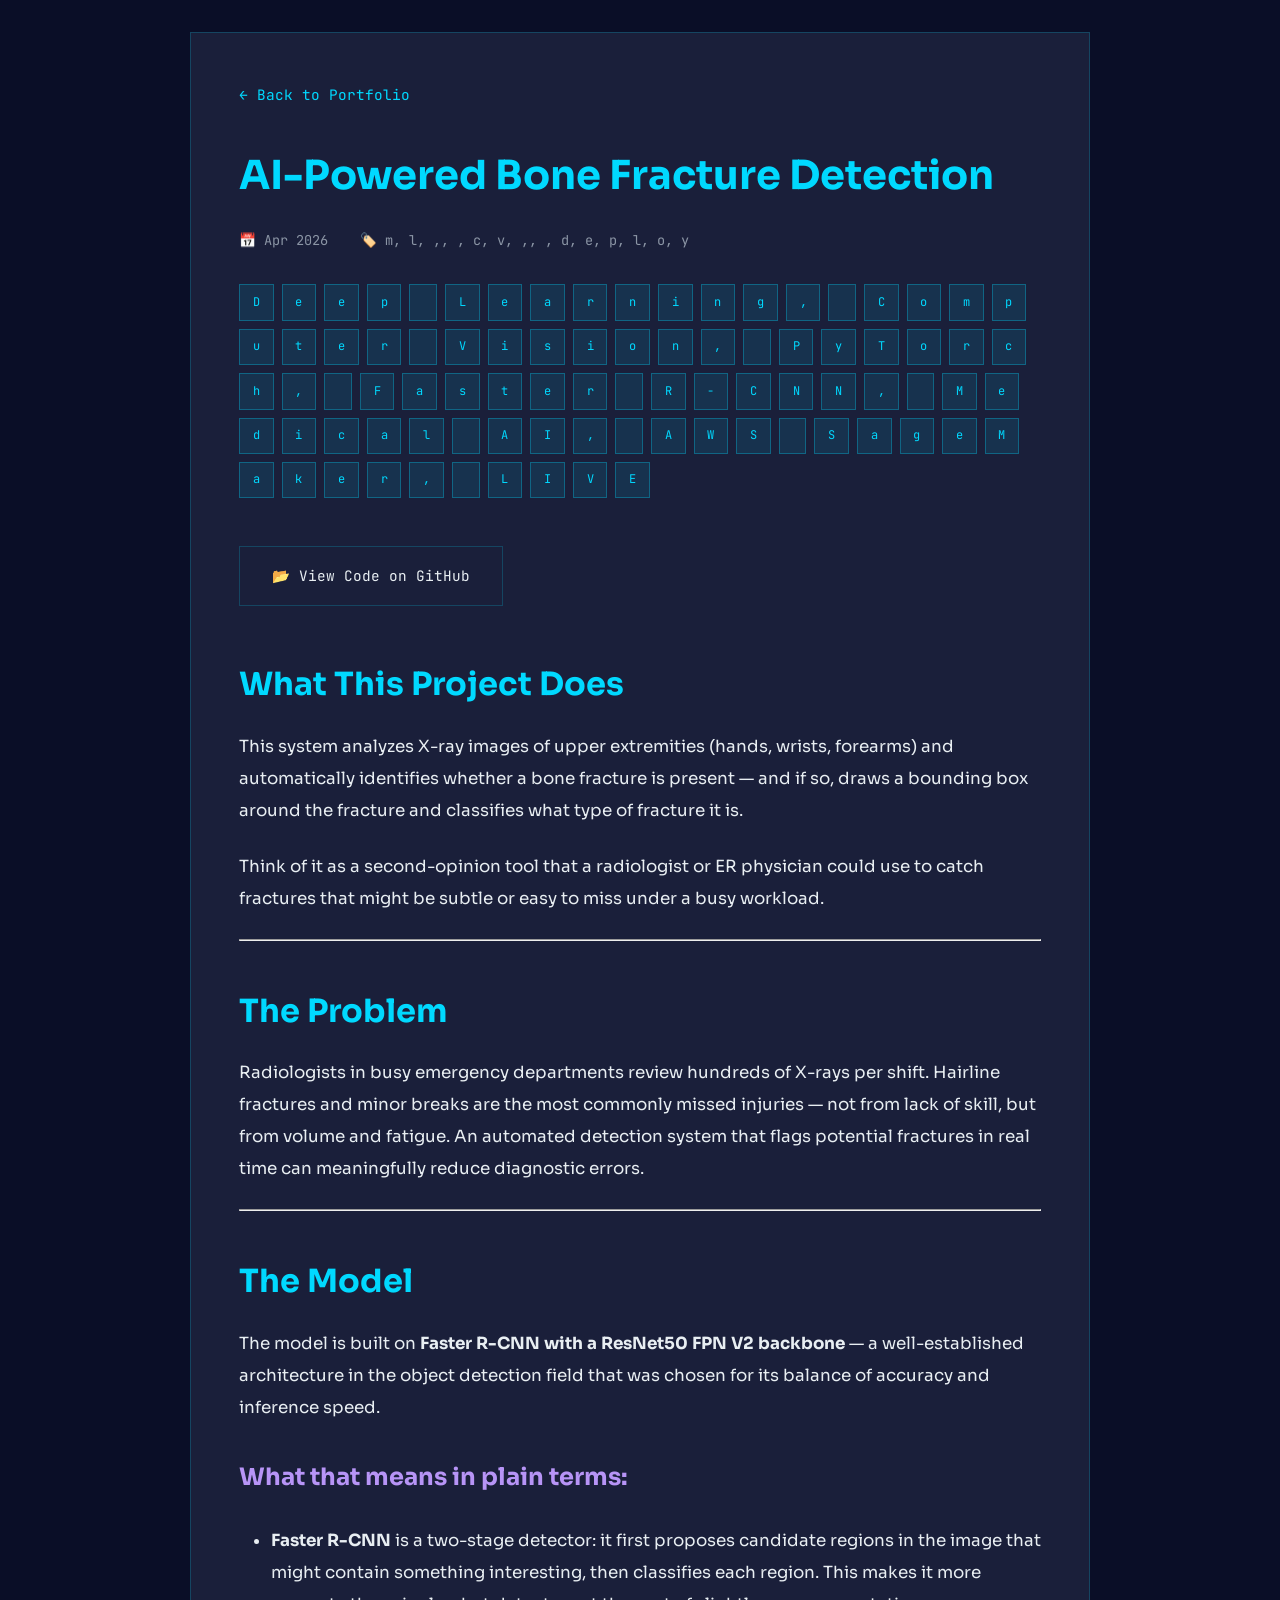
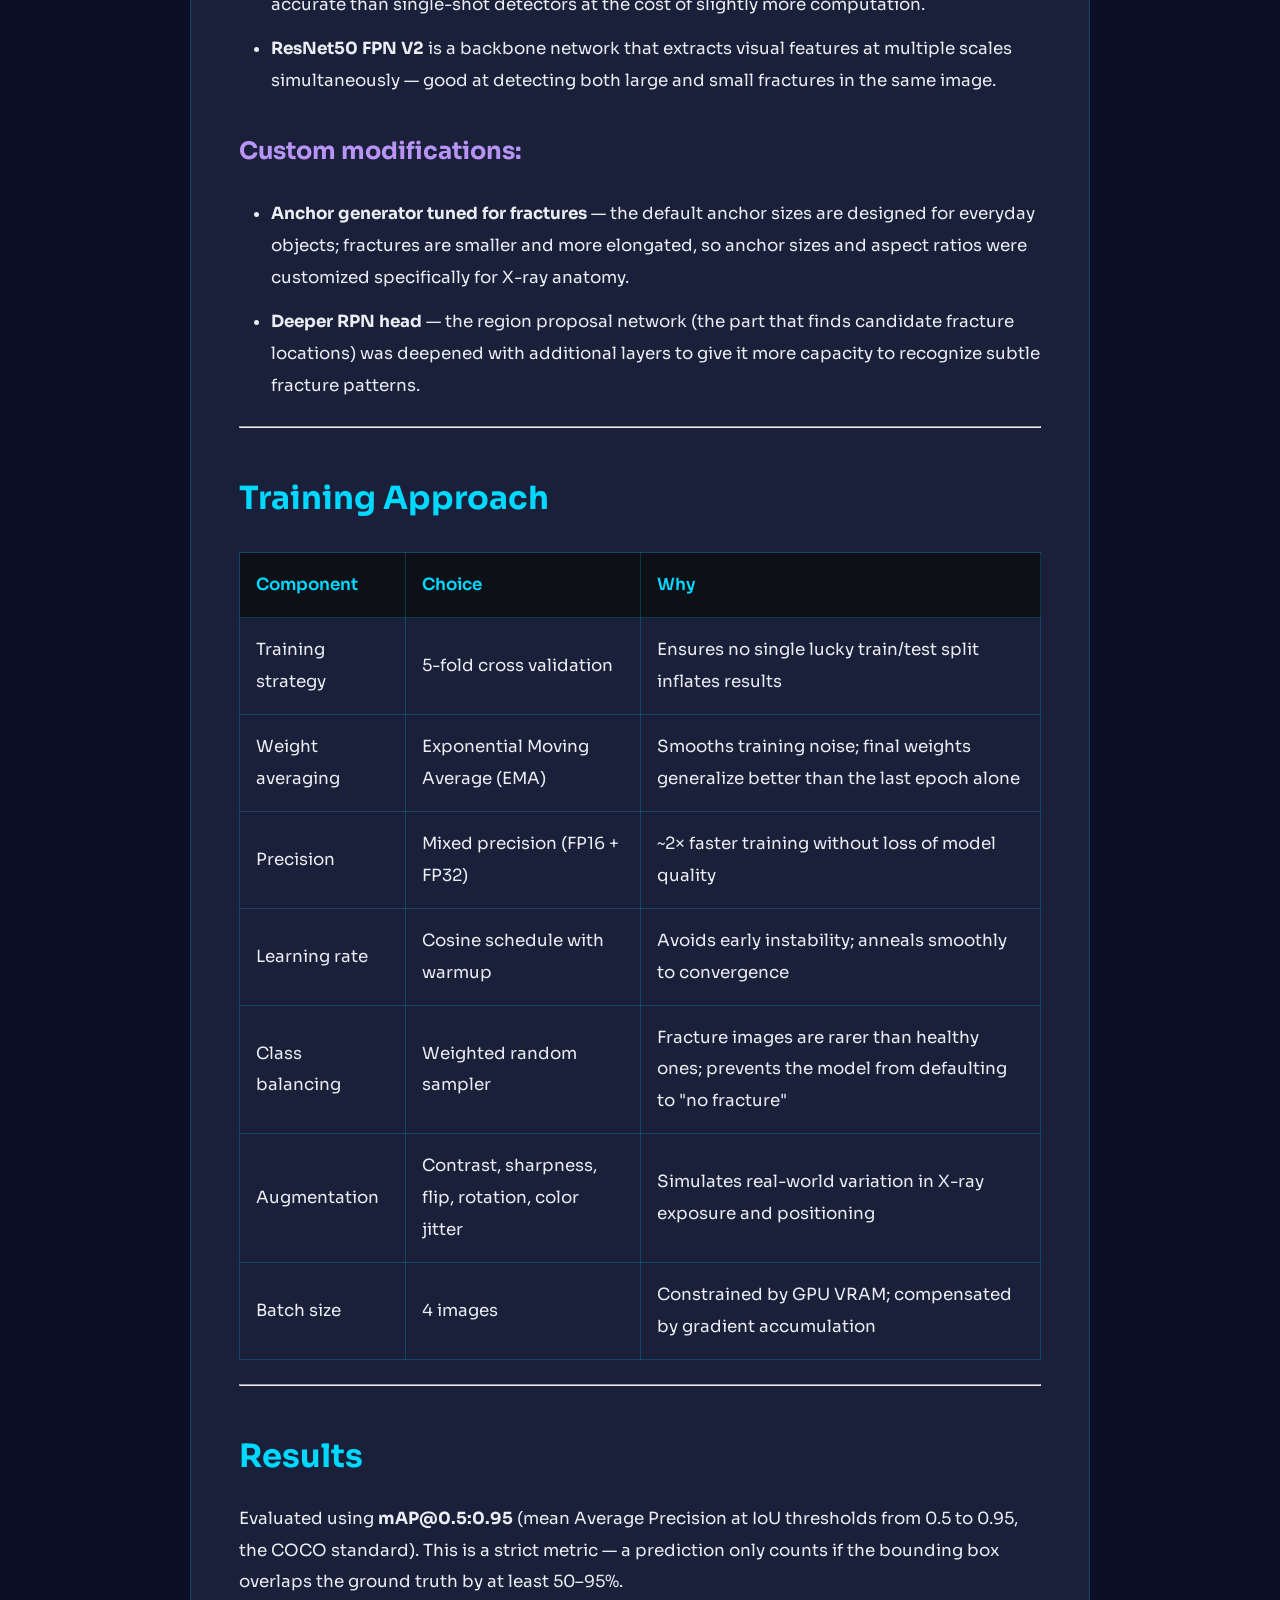
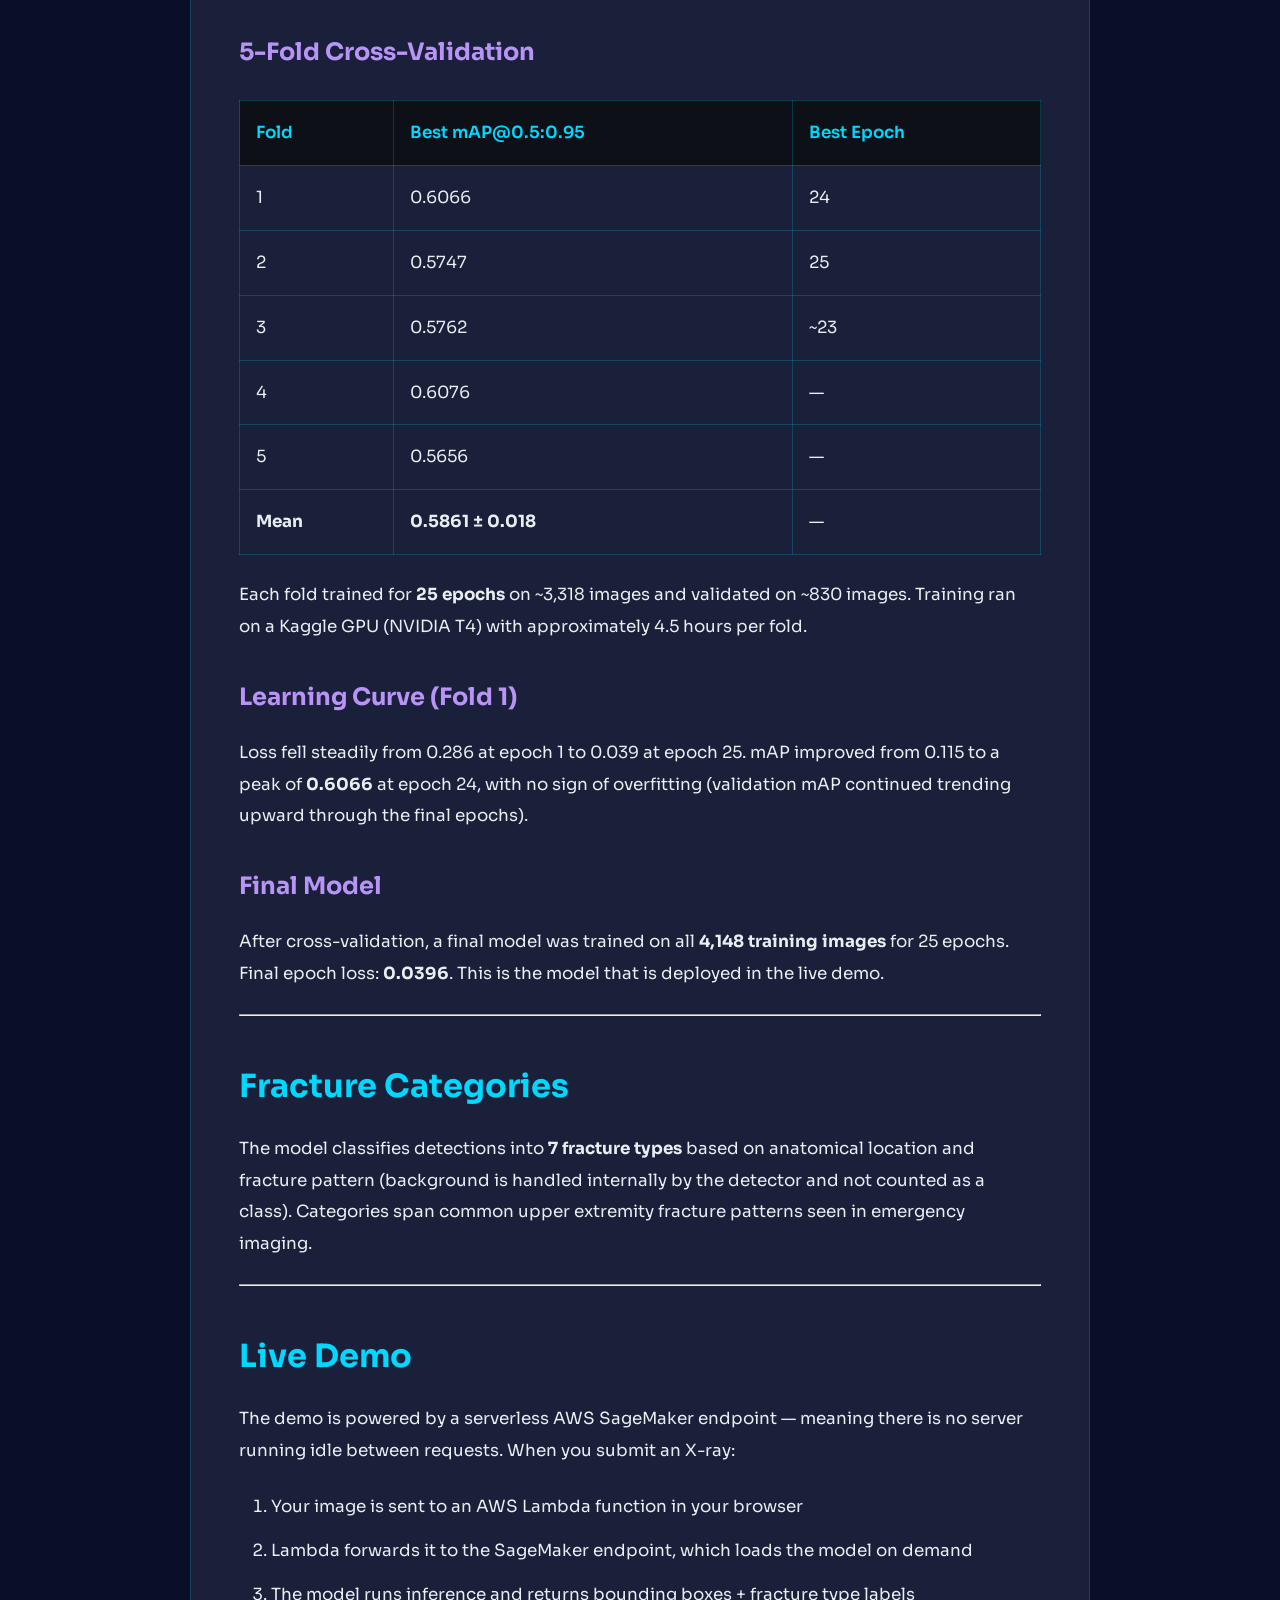
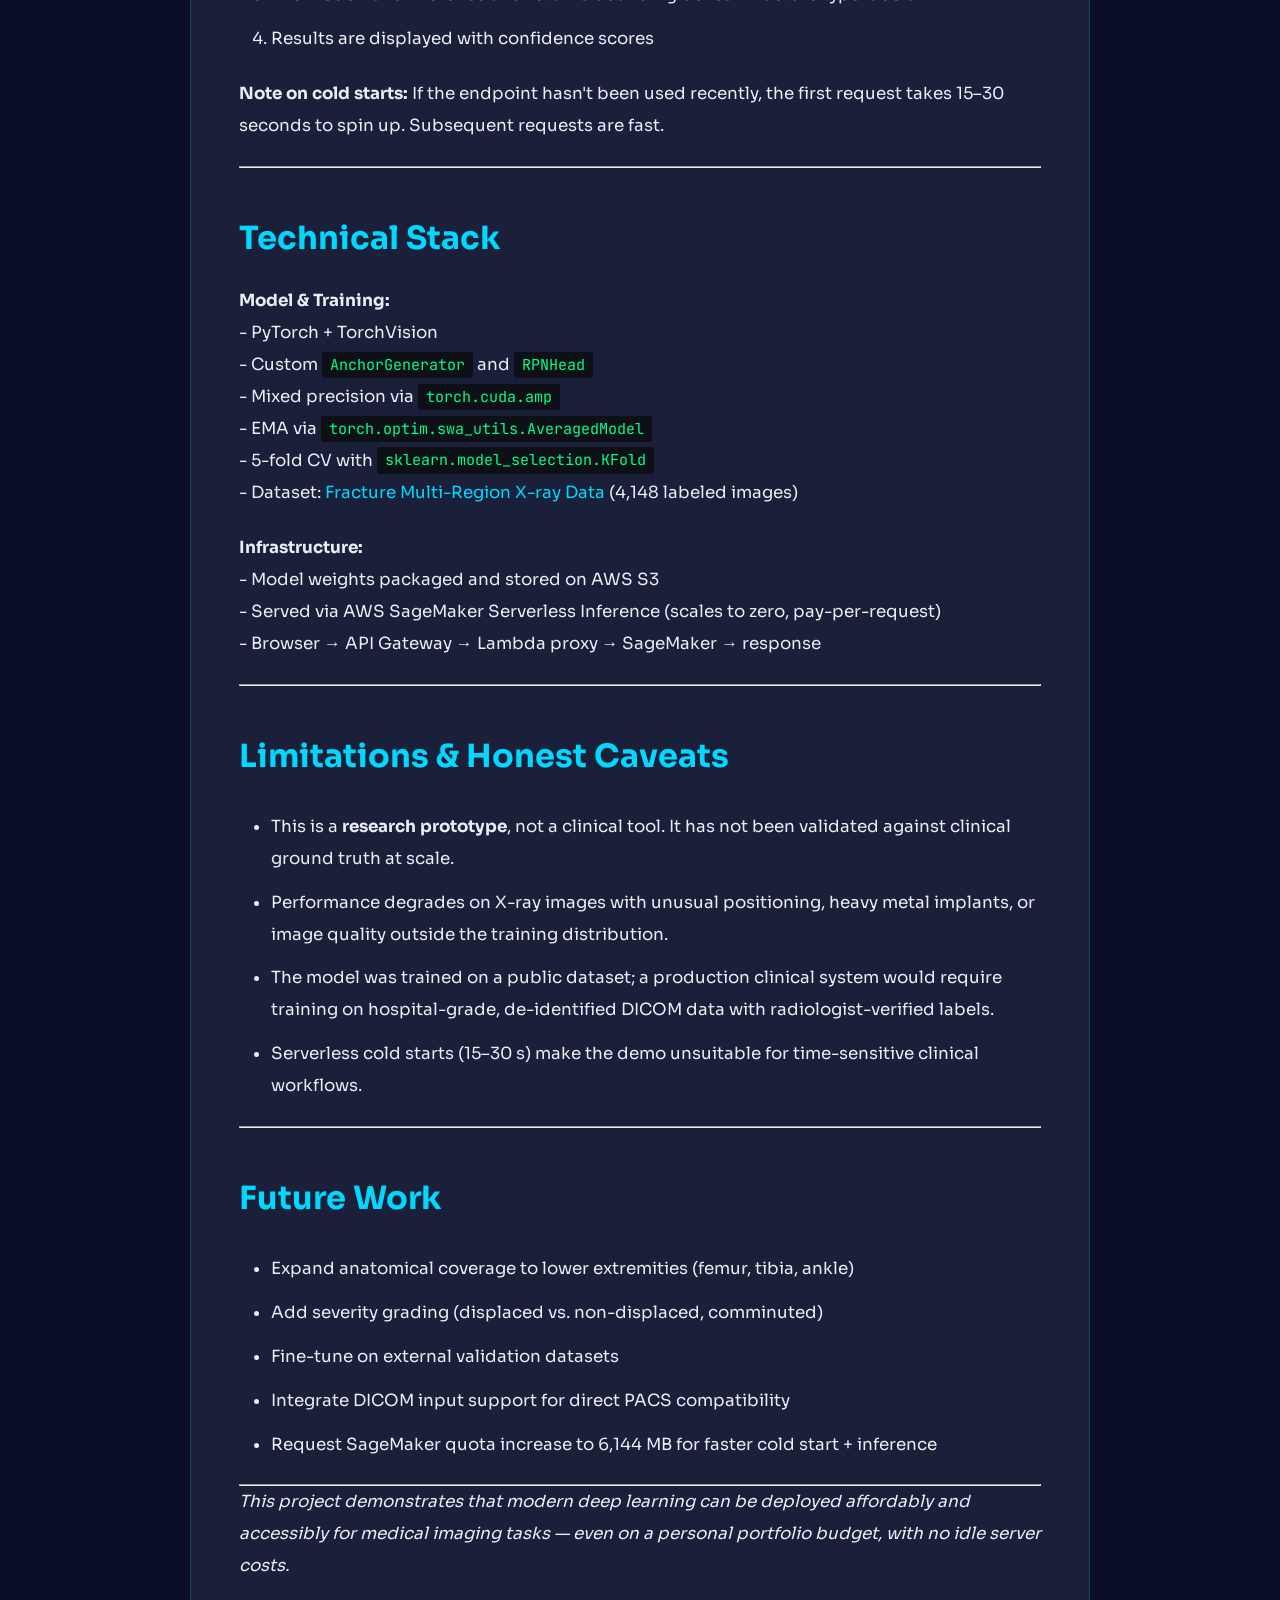
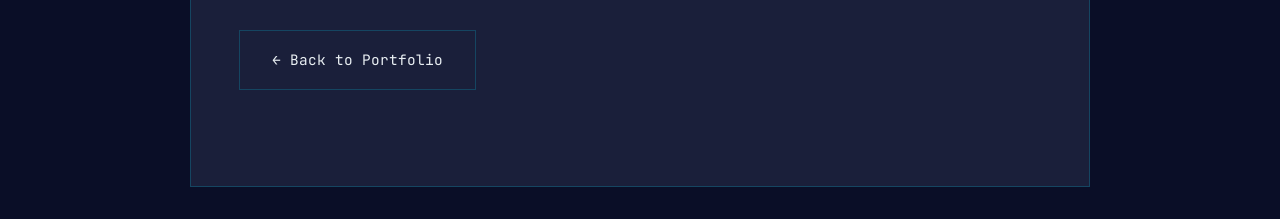
==== website/blog/fracture-detector.html @ a712ed35 "updated and cleaned repository" ====
<!DOCTYPE html>
<html lang="en">
<head>
    <meta charset="UTF-8">
    <meta name="viewport" content="width=device-width, initial-scale=1.0">
    <title>AI-Powered Bone Fracture Detection | ML Portfolio</title>
    <link href="https://fonts.googleapis.com/css2?family=JetBrains+Mono:wght@300;400;600&family=Sora:wght@300;400;600;700&display=swap" rel="stylesheet">
    
    <style>
        :root {
            --primary: #0A0E27;
            --secondary: #1A1F3A;
            --accent: #00D9FF;
            --purple: #B794F6;
            --green: #00FF88;
            --text: #E8EEF2;
            --text-muted: #8B95A5;
            --border: rgba(0, 217, 255, 0.2);
            --code-bg: #0D1117;
        }
        * { margin: 0; padding: 0; box-sizing: border-box; }
        body { font-family: 'Sora', sans-serif; background: var(--primary); color: var(--text); line-height: 1.8; padding: 2rem; }
        .container { max-width: 900px; margin: 0 auto; background: var(--secondary); padding: 3rem; border: 1px solid var(--border); }
        .back-link { display: inline-block; color: var(--accent); text-decoration: none; font-family: 'JetBrains Mono', monospace; font-size: 0.9rem; margin-bottom: 2rem; transition: all 0.3s ease; }
        .back-link:hover { text-shadow: 0 0 10px var(--accent); }
        .back-link::before { content: '← '; }
        h1 { font-size: 2.5rem; margin-bottom: 1rem; color: var(--accent); }
        .meta { display: flex; gap: 2rem; margin-bottom: 2rem; font-family: 'JetBrains Mono', monospace; font-size: 0.85rem; color: var(--text-muted); }
        .tags { display: flex; flex-wrap: wrap; gap: 0.5rem; margin-bottom: 2rem; }
        .tag { padding: 0.4rem 0.8rem; background: rgba(0, 217, 255, 0.1); color: var(--accent); font-family: 'JetBrains Mono', monospace; font-size: 0.75rem; border: 1px solid rgba(0, 217, 255, 0.3); }
        .content { font-size: 1.05rem; line-height: 1.9; }
        .content h2 { font-size: 2rem; margin: 2.5rem 0 1rem 0; color: var(--accent); }
        .content h3 { font-size: 1.5rem; margin: 2rem 0 1rem 0; color: var(--purple); }
        .content p { margin-bottom: 1.5rem; }
        .content ul, .content ol { margin: 1.5rem 0 1.5rem 2rem; }
        .content li { margin-bottom: 0.75rem; }
        .content code { background: var(--code-bg); padding: 0.2rem 0.5rem; border-radius: 3px; font-family: 'JetBrains Mono', monospace; font-size: 0.9em; color: var(--green); }
        .content pre { background: var(--code-bg); padding: 1.5rem; border-radius: 4px; overflow-x: auto; margin: 1.5rem 0; border: 1px solid var(--border); }
        .content pre code { background: none; padding: 0; color: var(--text); }
        .content table { width: 100%; border-collapse: collapse; margin: 1.5rem 0; }
        .content table th, .content table td { padding: 1rem; border: 1px solid var(--border); text-align: left; }
        .content table th { background: var(--code-bg); color: var(--accent); font-weight: 600; }
        .content a { color: var(--accent); text-decoration: none; border-bottom: 1px solid transparent; transition: all 0.3s ease; }
        .content a:hover { border-bottom-color: var(--accent); }
        .content blockquote { border-left: 4px solid var(--accent); padding-left: 1.5rem; margin: 1.5rem 0; color: var(--text-muted); font-style: italic; }
        .content img { max-width: 100%; height: auto; display: block; margin: 2rem auto; border: 1px solid var(--border); border-radius: 4px; }
        .project-links { display: flex; gap: 1rem; margin: 3rem 0; flex-wrap: wrap; }
        .project-link { padding: 1rem 2rem; text-decoration: none; font-family: 'JetBrains Mono', monospace; font-size: 0.9rem; border: 1px solid var(--border); color: var(--text); transition: all 0.3s ease; display: inline-flex; align-items: center; gap: 0.5rem; }
        .project-link:hover { border-color: var(--accent); color: var(--accent); background: rgba(0, 217, 255, 0.05); }
        .project-link.demo { background: rgba(0, 255, 136, 0.1); border-color: var(--green); color: var(--green); }
        .project-link.demo:hover { background: rgba(0, 255, 136, 0.2); }
        @media (max-width: 768px) { body { padding: 1rem; } .container { padding: 1.5rem; } h1 { font-size: 2rem; } .project-links { flex-direction: column; } .project-link { width: 100%; justify-content: center; } }
    </style>
</head>
<body>
    <div class="container">
        <a href="/" class="back-link">Back to Portfolio</a>
        <h1>AI-Powered Bone Fracture Detection</h1>
        <div class="meta">
            <span>📅 Apr 2026</span>
            <span>🏷️ m, l, ,,  , c, v, ,,  , d, e, p, l, o, y</span>
        </div>
        <div class="tags">
            <span class="tag">D</span><span class="tag">e</span><span class="tag">e</span><span class="tag">p</span><span class="tag"> </span><span class="tag">L</span><span class="tag">e</span><span class="tag">a</span><span class="tag">r</span><span class="tag">n</span><span class="tag">i</span><span class="tag">n</span><span class="tag">g</span><span class="tag">,</span><span class="tag"> </span><span class="tag">C</span><span class="tag">o</span><span class="tag">m</span><span class="tag">p</span><span class="tag">u</span><span class="tag">t</span><span class="tag">e</span><span class="tag">r</span><span class="tag"> </span><span class="tag">V</span><span class="tag">i</span><span class="tag">s</span><span class="tag">i</span><span class="tag">o</span><span class="tag">n</span><span class="tag">,</span><span class="tag"> </span><span class="tag">P</span><span class="tag">y</span><span class="tag">T</span><span class="tag">o</span><span class="tag">r</span><span class="tag">c</span><span class="tag">h</span><span class="tag">,</span><span class="tag"> </span><span class="tag">F</span><span class="tag">a</span><span class="tag">s</span><span class="tag">t</span><span class="tag">e</span><span class="tag">r</span><span class="tag"> </span><span class="tag">R</span><span class="tag">-</span><span class="tag">C</span><span class="tag">N</span><span class="tag">N</span><span class="tag">,</span><span class="tag"> </span><span class="tag">M</span><span class="tag">e</span><span class="tag">d</span><span class="tag">i</span><span class="tag">c</span><span class="tag">a</span><span class="tag">l</span><span class="tag"> </span><span class="tag">A</span><span class="tag">I</span><span class="tag">,</span><span class="tag"> </span><span class="tag">A</span><span class="tag">W</span><span class="tag">S</span><span class="tag"> </span><span class="tag">S</span><span class="tag">a</span><span class="tag">g</span><span class="tag">e</span><span class="tag">M</span><span class="tag">a</span><span class="tag">k</span><span class="tag">e</span><span class="tag">r</span><span class="tag">,</span><span class="tag"> </span><span class="tag">L</span><span class="tag">I</span><span class="tag">V</span><span class="tag">E</span>
        </div>
        <div class="project-links">
            <a href="https://github.com/mvanslyke-ml/ml-portfolio" class="project-link" target="_blank">📂 View Code on GitHub</a>
            
        </div>
        <div class="content">
            <h2 id="what-this-project-does">What This Project Does</h2>
<p>This system analyzes X-ray images of upper extremities (hands, wrists, forearms) and automatically identifies whether a bone fracture is present — and if so, draws a bounding box around the fracture and classifies what type of fracture it is.</p>
<p>Think of it as a second-opinion tool that a radiologist or ER physician could use to catch fractures that might be subtle or easy to miss under a busy workload.</p>
<hr />
<h2 id="the-problem">The Problem</h2>
<p>Radiologists in busy emergency departments review hundreds of X-rays per shift. Hairline fractures and minor breaks are the most commonly missed injuries — not from lack of skill, but from volume and fatigue. An automated detection system that flags potential fractures in real time can meaningfully reduce diagnostic errors.</p>
<hr />
<h2 id="the-model">The Model</h2>
<p>The model is built on <strong>Faster R-CNN with a ResNet50 FPN V2 backbone</strong> — a well-established architecture in the object detection field that was chosen for its balance of accuracy and inference speed.</p>
<h3 id="what-that-means-in-plain-terms">What that means in plain terms:</h3>
<ul>
<li><strong>Faster R-CNN</strong> is a two-stage detector: it first proposes candidate regions in the image that might contain something interesting, then classifies each region. This makes it more accurate than single-shot detectors at the cost of slightly more computation.</li>
<li><strong>ResNet50 FPN V2</strong> is a backbone network that extracts visual features at multiple scales simultaneously — good at detecting both large and small fractures in the same image.</li>
</ul>
<h3 id="custom-modifications">Custom modifications:</h3>
<ul>
<li><strong>Anchor generator tuned for fractures</strong> — the default anchor sizes are designed for everyday objects; fractures are smaller and more elongated, so anchor sizes and aspect ratios were customized specifically for X-ray anatomy.</li>
<li><strong>Deeper RPN head</strong> — the region proposal network (the part that finds candidate fracture locations) was deepened with additional layers to give it more capacity to recognize subtle fracture patterns.</li>
</ul>
<hr />
<h2 id="training-approach">Training Approach</h2>
<table>
<thead>
<tr>
<th>Component</th>
<th>Choice</th>
<th>Why</th>
</tr>
</thead>
<tbody>
<tr>
<td>Training strategy</td>
<td>5-fold cross validation</td>
<td>Ensures no single lucky train/test split inflates results</td>
</tr>
<tr>
<td>Weight averaging</td>
<td>Exponential Moving Average (EMA)</td>
<td>Smooths training noise; final weights generalize better than the last epoch alone</td>
</tr>
<tr>
<td>Precision</td>
<td>Mixed precision (FP16 + FP32)</td>
<td>~2× faster training without loss of model quality</td>
</tr>
<tr>
<td>Learning rate</td>
<td>Cosine schedule with warmup</td>
<td>Avoids early instability; anneals smoothly to convergence</td>
</tr>
<tr>
<td>Class balancing</td>
<td>Weighted random sampler</td>
<td>Fracture images are rarer than healthy ones; prevents the model from defaulting to "no fracture"</td>
</tr>
<tr>
<td>Augmentation</td>
<td>Contrast, sharpness, flip, rotation, color jitter</td>
<td>Simulates real-world variation in X-ray exposure and positioning</td>
</tr>
<tr>
<td>Batch size</td>
<td>4 images</td>
<td>Constrained by GPU VRAM; compensated by gradient accumulation</td>
</tr>
</tbody>
</table>
<hr />
<h2 id="results">Results</h2>
<p>Evaluated using <strong>mAP@0.5:0.95</strong> (mean Average Precision at IoU thresholds from 0.5 to 0.95, the COCO standard). This is a strict metric — a prediction only counts if the bounding box overlaps the ground truth by at least 50–95%.</p>
<h3 id="5-fold-cross-validation">5-Fold Cross-Validation</h3>
<table>
<thead>
<tr>
<th>Fold</th>
<th>Best mAP@0.5:0.95</th>
<th>Best Epoch</th>
</tr>
</thead>
<tbody>
<tr>
<td>1</td>
<td>0.6066</td>
<td>24</td>
</tr>
<tr>
<td>2</td>
<td>0.5747</td>
<td>25</td>
</tr>
<tr>
<td>3</td>
<td>0.5762</td>
<td>~23</td>
</tr>
<tr>
<td>4</td>
<td>0.6076</td>
<td>—</td>
</tr>
<tr>
<td>5</td>
<td>0.5656</td>
<td>—</td>
</tr>
<tr>
<td><strong>Mean</strong></td>
<td><strong>0.5861 ± 0.018</strong></td>
<td>—</td>
</tr>
</tbody>
</table>
<p>Each fold trained for <strong>25 epochs</strong> on ~3,318 images and validated on ~830 images. Training ran on a Kaggle GPU (NVIDIA T4) with approximately 4.5 hours per fold.</p>
<h3 id="learning-curve-fold-1">Learning Curve (Fold 1)</h3>
<p>Loss fell steadily from 0.286 at epoch 1 to 0.039 at epoch 25. mAP improved from 0.115 to a peak of <strong>0.6066</strong> at epoch 24, with no sign of overfitting (validation mAP continued trending upward through the final epochs).</p>
<h3 id="final-model">Final Model</h3>
<p>After cross-validation, a final model was trained on all <strong>4,148 training images</strong> for 25 epochs. Final epoch loss: <strong>0.0396</strong>. This is the model that is deployed in the live demo.</p>
<hr />
<h2 id="fracture-categories">Fracture Categories</h2>
<p>The model classifies detections into <strong>7 fracture types</strong> based on anatomical location and fracture pattern (background is handled internally by the detector and not counted as a class). Categories span common upper extremity fracture patterns seen in emergency imaging.</p>
<hr />
<h2 id="live-demo">Live Demo</h2>
<p>The demo is powered by a serverless AWS SageMaker endpoint — meaning there is no server running idle between requests. When you submit an X-ray:</p>
<ol>
<li>Your image is sent to an AWS Lambda function in your browser</li>
<li>Lambda forwards it to the SageMaker endpoint, which loads the model on demand</li>
<li>The model runs inference and returns bounding boxes + fracture type labels</li>
<li>Results are displayed with confidence scores</li>
</ol>
<p><strong>Note on cold starts:</strong> If the endpoint hasn't been used recently, the first request takes 15–30 seconds to spin up. Subsequent requests are fast.</p>
<hr />
<h2 id="technical-stack">Technical Stack</h2>
<p><strong>Model &amp; Training:</strong><br />
- PyTorch + TorchVision<br />
- Custom <code>AnchorGenerator</code> and <code>RPNHead</code><br />
- Mixed precision via <code>torch.cuda.amp</code><br />
- EMA via <code>torch.optim.swa_utils.AveragedModel</code><br />
- 5-fold CV with <code>sklearn.model_selection.KFold</code><br />
- Dataset: <a href="https://www.kaggle.com/datasets/bmadushanirodrigo/fracture-multi-region-x-ray-data">Fracture Multi-Region X-ray Data</a> (4,148 labeled images)</p>
<p><strong>Infrastructure:</strong><br />
- Model weights packaged and stored on AWS S3<br />
- Served via AWS SageMaker Serverless Inference (scales to zero, pay-per-request)<br />
- Browser → API Gateway → Lambda proxy → SageMaker → response</p>
<hr />
<h2 id="limitations-honest-caveats">Limitations &amp; Honest Caveats</h2>
<ul>
<li>This is a <strong>research prototype</strong>, not a clinical tool. It has not been validated against clinical ground truth at scale.</li>
<li>Performance degrades on X-ray images with unusual positioning, heavy metal implants, or image quality outside the training distribution.</li>
<li>The model was trained on a public dataset; a production clinical system would require training on hospital-grade, de-identified DICOM data with radiologist-verified labels.</li>
<li>Serverless cold starts (15–30 s) make the demo unsuitable for time-sensitive clinical workflows.</li>
</ul>
<hr />
<h2 id="future-work">Future Work</h2>
<ul>
<li>Expand anatomical coverage to lower extremities (femur, tibia, ankle)</li>
<li>Add severity grading (displaced vs. non-displaced, comminuted)</li>
<li>Fine-tune on external validation datasets</li>
<li>Integrate DICOM input support for direct PACS compatibility</li>
<li>Request SageMaker quota increase to 6,144 MB for faster cold start + inference</li>
</ul>
<hr />
<p><em>This project demonstrates that modern deep learning can be deployed affordably and accessibly for medical imaging tasks — even on a personal portfolio budget, with no idle server costs.</em></p>
        </div>
        <div class="project-links">
            <a href="/" class="project-link">← Back to Portfolio</a>
        </div>
    </div>
</body>
</html>
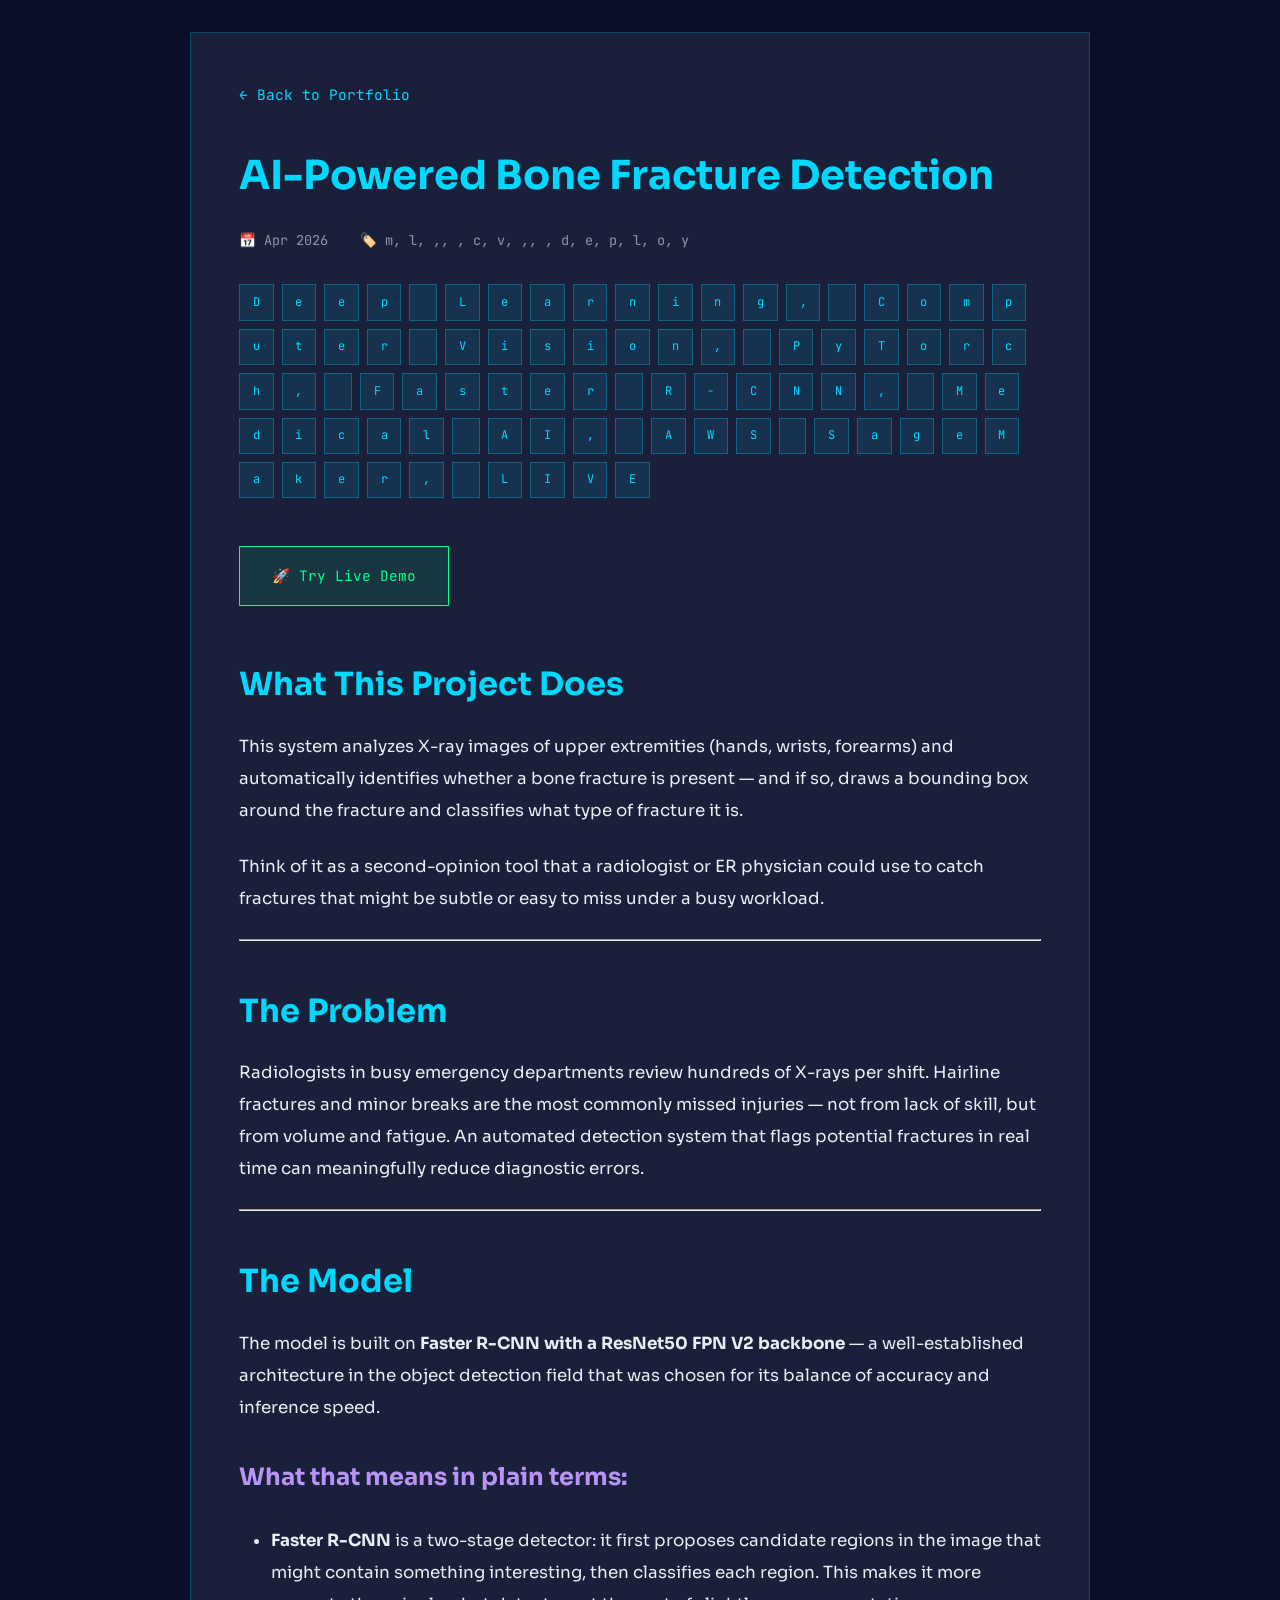
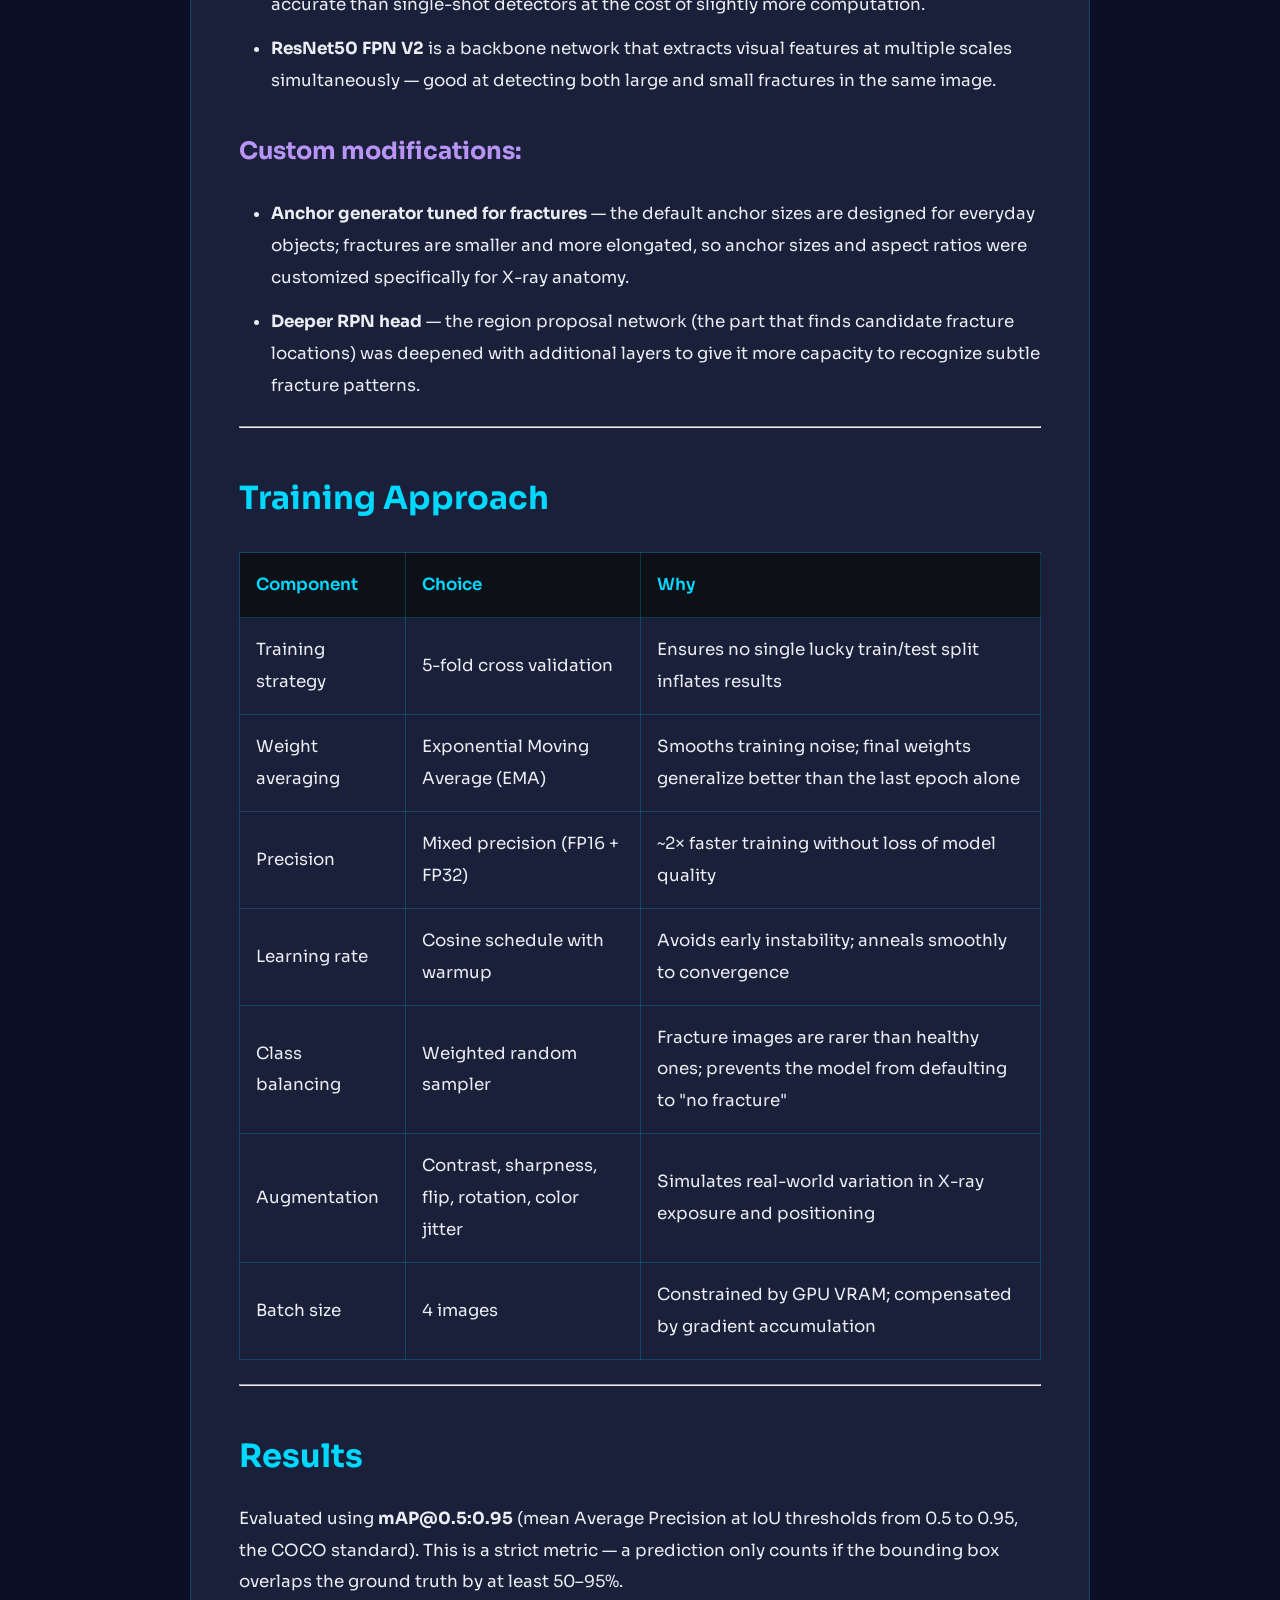
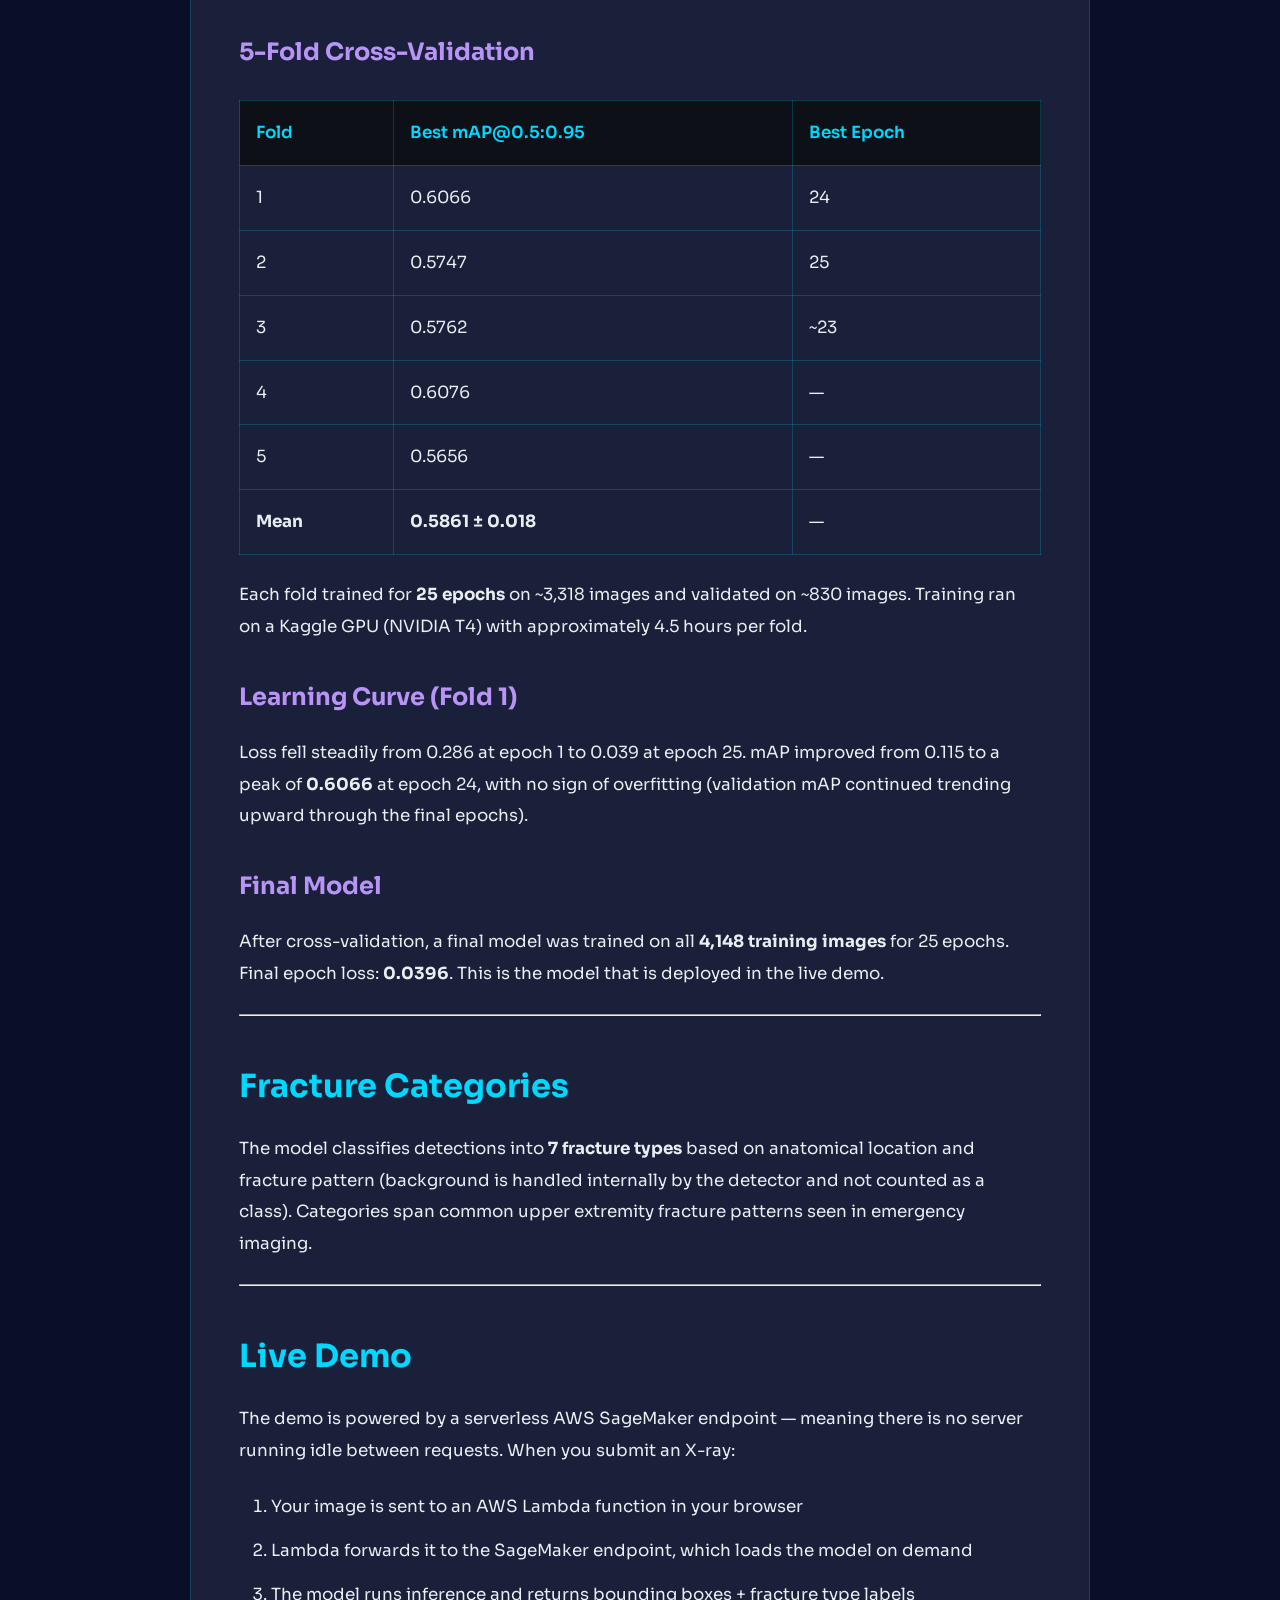
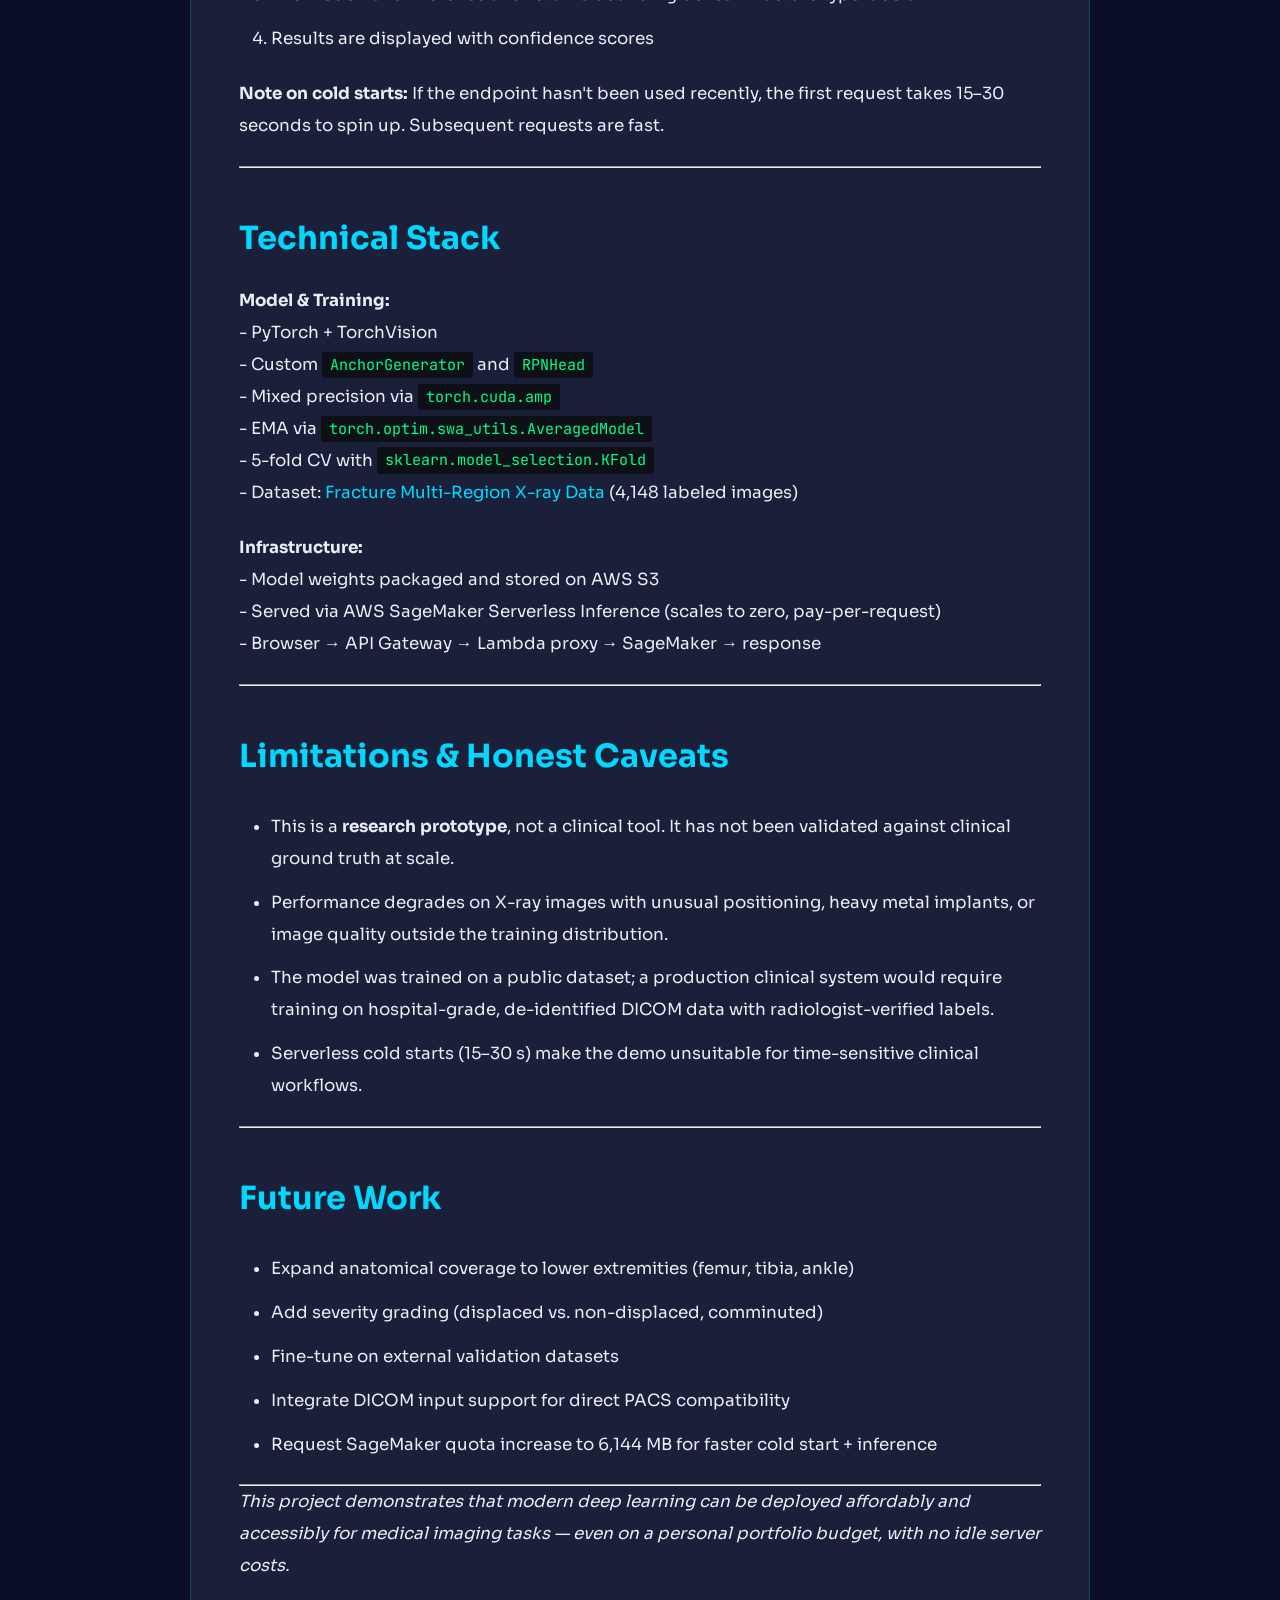
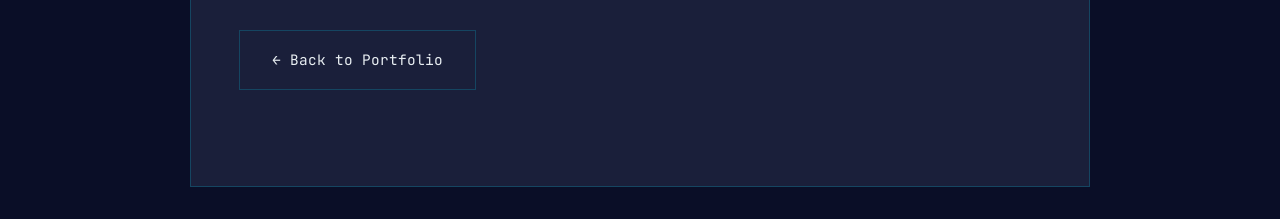
==== commit 463f8e7e: "corrected disconnect from API Gateway for Sagemaker Deployment" ====
--- a/website/blog/fracture-detector.html
+++ b/website/blog/fracture-detector.html
@@ -64,7 +64,7 @@
             <span class="tag">D</span><span class="tag">e</span><span class="tag">e</span><span class="tag">p</span><span class="tag"> </span><span class="tag">L</span><span class="tag">e</span><span class="tag">a</span><span class="tag">r</span><span class="tag">n</span><span class="tag">i</span><span class="tag">n</span><span class="tag">g</span><span class="tag">,</span><span class="tag"> </span><span class="tag">C</span><span class="tag">o</span><span class="tag">m</span><span class="tag">p</span><span class="tag">u</span><span class="tag">t</span><span class="tag">e</span><span class="tag">r</span><span class="tag"> </span><span class="tag">V</span><span class="tag">i</span><span class="tag">s</span><span class="tag">i</span><span class="tag">o</span><span class="tag">n</span><span class="tag">,</span><span class="tag"> </span><span class="tag">P</span><span class="tag">y</span><span class="tag">T</span><span class="tag">o</span><span class="tag">r</span><span class="tag">c</span><span class="tag">h</span><span class="tag">,</span><span class="tag"> </span><span class="tag">F</span><span class="tag">a</span><span class="tag">s</span><span class="tag">t</span><span class="tag">e</span><span class="tag">r</span><span class="tag"> </span><span class="tag">R</span><span class="tag">-</span><span class="tag">C</span><span class="tag">N</span><span class="tag">N</span><span class="tag">,</span><span class="tag"> </span><span class="tag">M</span><span class="tag">e</span><span class="tag">d</span><span class="tag">i</span><span class="tag">c</span><span class="tag">a</span><span class="tag">l</span><span class="tag"> </span><span class="tag">A</span><span class="tag">I</span><span class="tag">,</span><span class="tag"> </span><span class="tag">A</span><span class="tag">W</span><span class="tag">S</span><span class="tag"> </span><span class="tag">S</span><span class="tag">a</span><span class="tag">g</span><span class="tag">e</span><span class="tag">M</span><span class="tag">a</span><span class="tag">k</span><span class="tag">e</span><span class="tag">r</span><span class="tag">,</span><span class="tag"> </span><span class="tag">L</span><span class="tag">I</span><span class="tag">V</span><span class="tag">E</span>
         </div>
         <div class="project-links">
-            <a href="https://github.com/mvanslyke-ml/ml-portfolio" class="project-link" target="_blank">📂 View Code on GitHub</a>
+            <a href="https://api.mvanslyke-ml.com/fracture-detector" class="project-link demo" target="_blank">🚀 Try Live Demo</a>
             
         </div>
         <div class="content">
